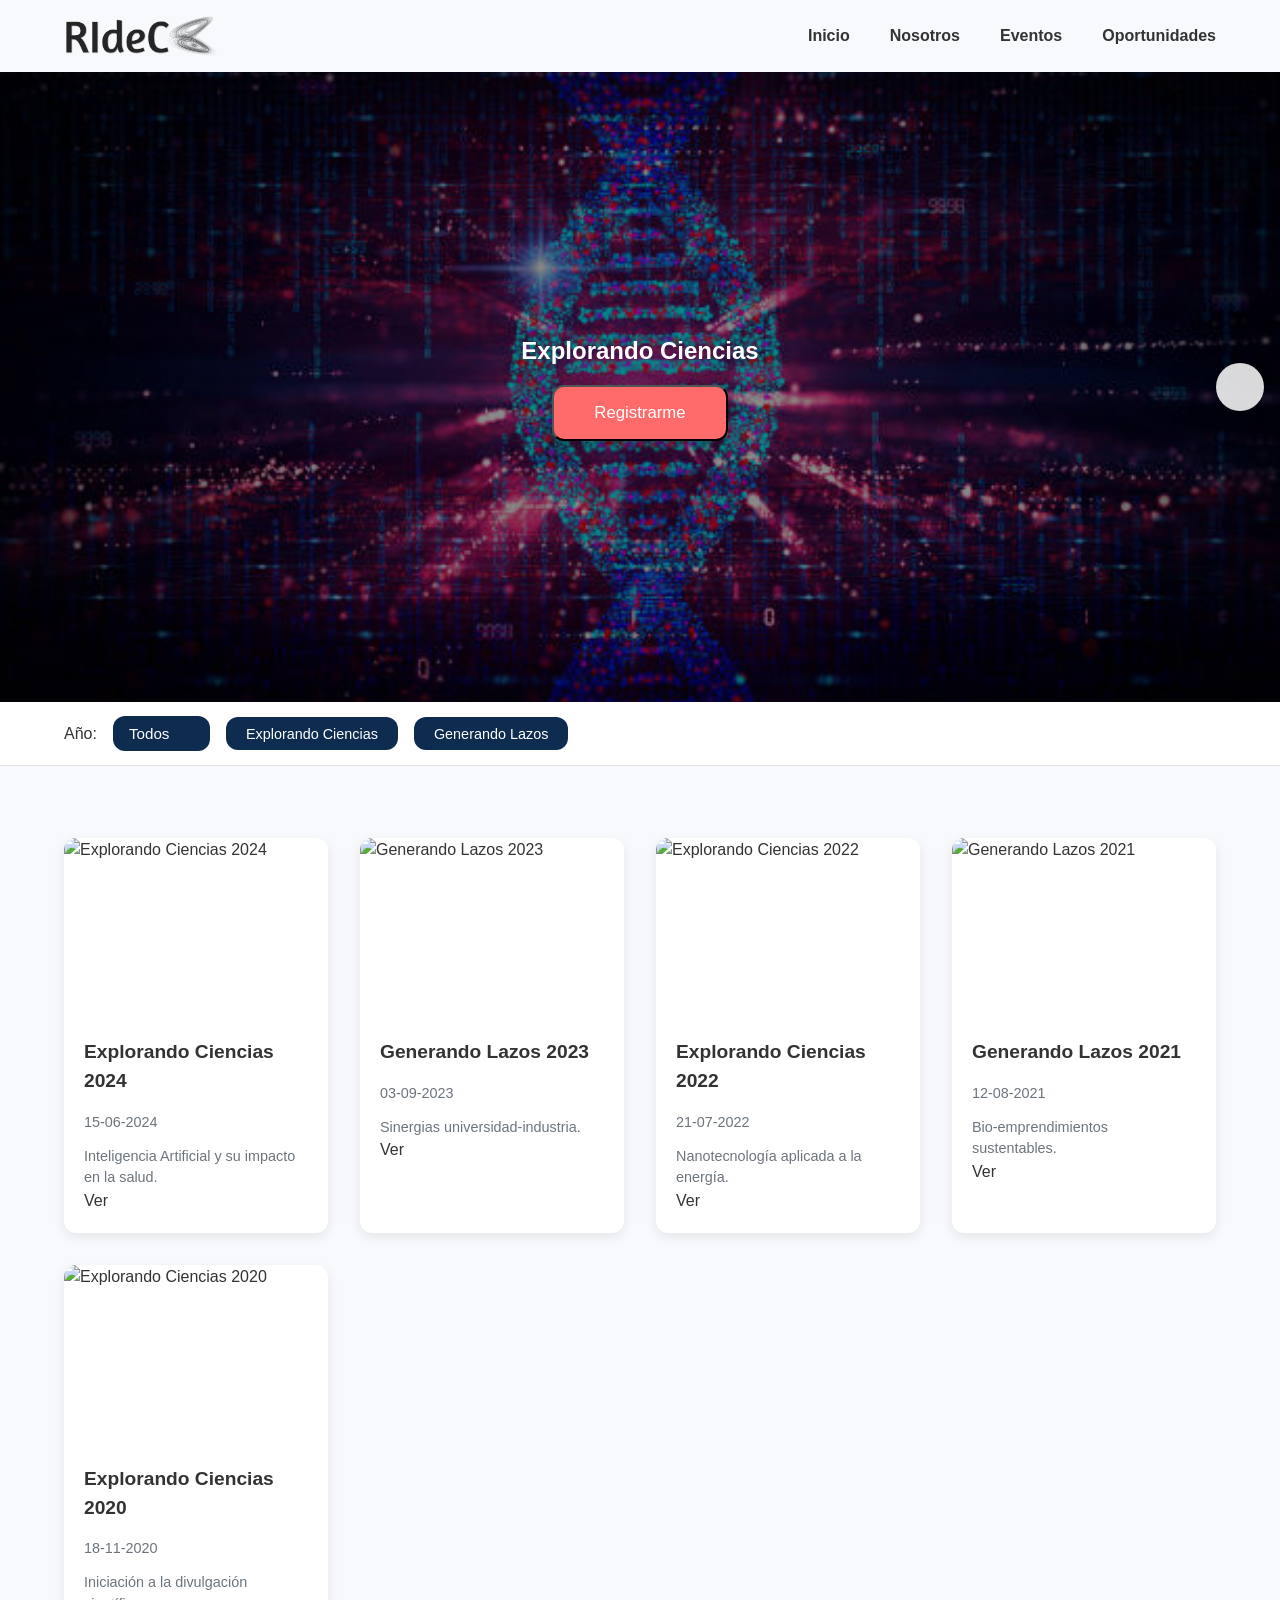
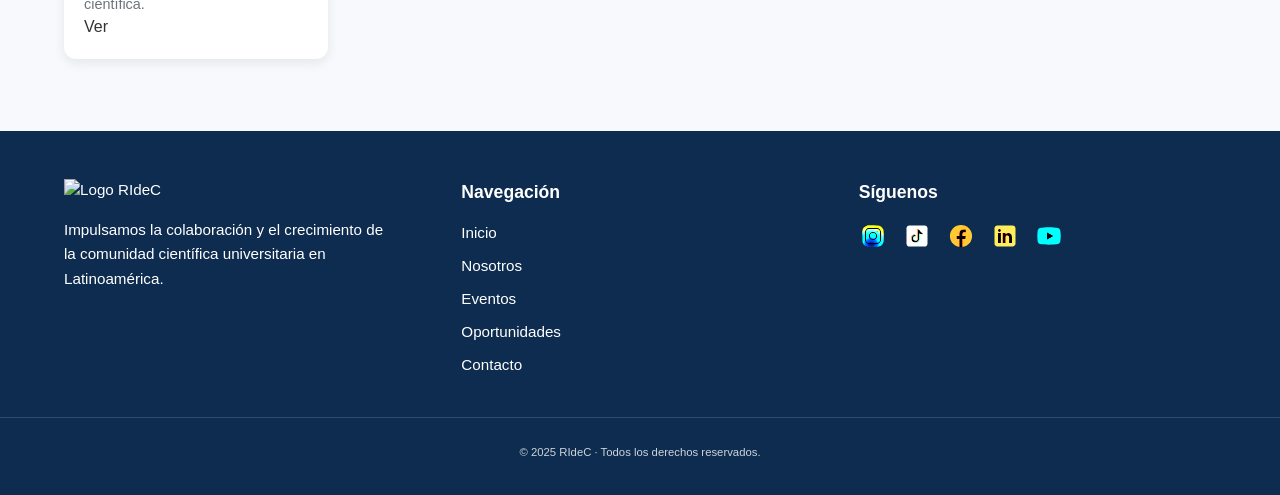
==== eventos.html @ cfcc646e "pasando-la-pagina" ====
<!-- /eventos.html -->
<!DOCTYPE html>
<html lang="es">
<head>
  <meta charset="UTF-8" />
  <meta name="viewport" content="width=device-width, initial-scale=1.0" />
  <title>Eventos · RIdeC</title>

  <!-- Hoja de estilos global del proyecto -->
  <link rel="stylesheet" href="/assets/css/global.css" />
</head>
<body>
  <!-- Header y footer se inyectan dinámicamente -->
  <header></header>

  <!-- El contenido de eventos se carga mediante eventos-content.js -->
  <main></main>

  <footer></footer>

  <!-- Módulos ES 6 -->
  <script type="module" src="/assets/js/header.js"></script>
  <script type="module" src="/assets/js/eventos-content.js"></script>
  <script type="module" src="/assets/js/footer.js"></script>
</body>
</html>
---- assets/css/global.css ----
/* =====================================================================
   GLOBAL.CSS v1.1 – Variables prefijadas y estilos base
   ===================================================================== */

:root {
  /* --- Paleta ------------------------------------------------------- */
  --app-color-primary:          #0d2c4f;
  --app-color-secondary:        #005a9c;
  --app-color-accent:           #ff6b6b;
  --app-color-accent-hover:     #e05252;

  --app-color-background:       #f7f9fc;
  --app-color-surface:          #ffffff;
  --app-color-text-primary:     #333333;
  --app-color-text-secondary:   #6c757d;
  --app-color-border:           #e0e0e0;

  /* --- Tipografía --------------------------------------------------- */
  --app-font-heading:           'Poppins', sans-serif;
  --app-font-body:              'Inter', sans-serif;

  /* --- Dimensiones & efectos --------------------------------------- */
  --app-header-height:          4.5rem;
  --app-border-radius:          12px;
  --app-shadow-soft:            0 4px 12px rgba(0,0,0,.08);
  --app-transition-smooth:      .3s ease;
}

/* Reset ligero + defaults sensatos */
*,*::before,*::after{margin:0;padding:0;box-sizing:border-box}

html{font-size:16px;scroll-behavior:smooth}

body{
  font-family:var(--app-font-body);
  background:var(--app-color-background);
  color:var(--app-color-text-primary);
  line-height:1.5;
  /*padding-top:var(--app-header-height);    espacio para header fijo */
  -webkit-font-smoothing:antialiased;
}

img{max-width:100%;height:auto;display:block}

a{
  color:inherit;
  text-decoration:none;
  transition:color var(--app-transition-smooth);
}

.container{
  width:90%;
  max-width:1200px;
  margin-inline:auto;
}

/* Utilidades opcionales */
.text-center {text-align:center}
.shadow-soft {box-shadow:var(--app-shadow-soft)}
.radius      {border-radius:var(--app-border-radius)}
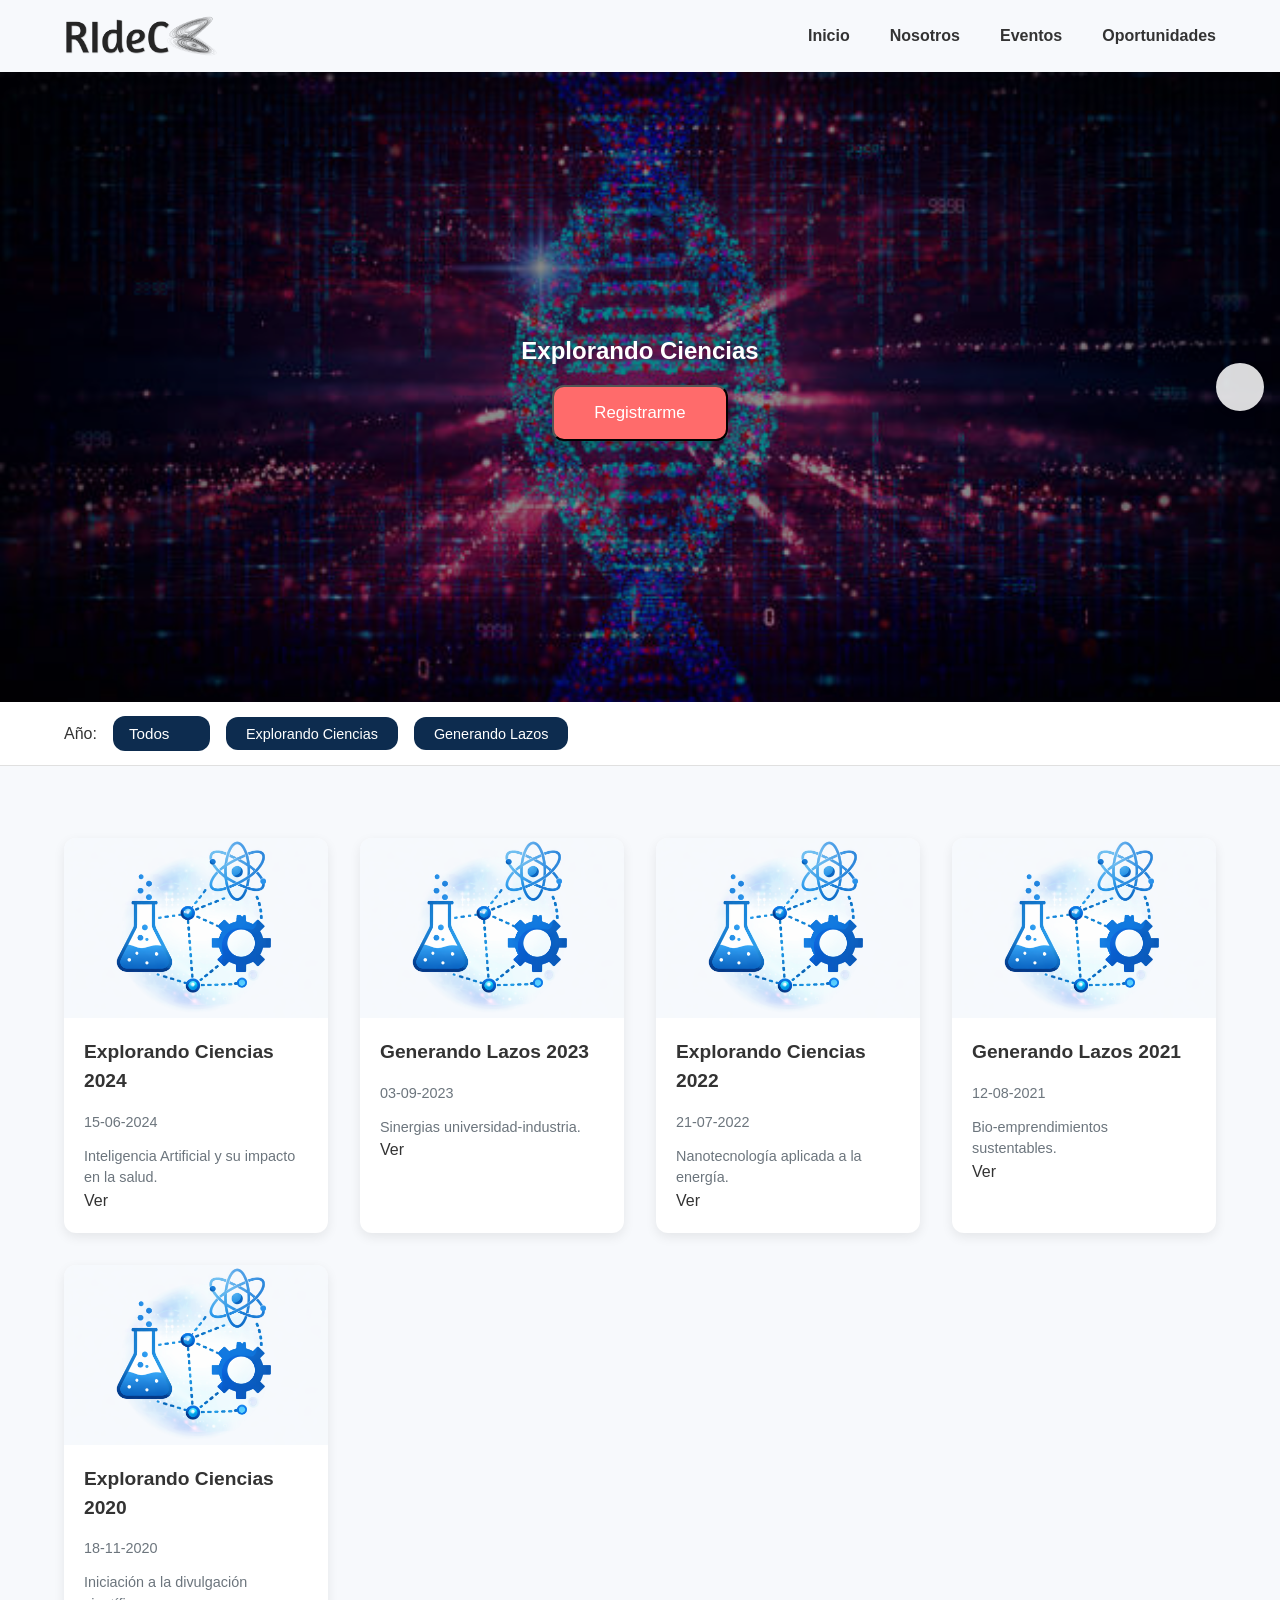
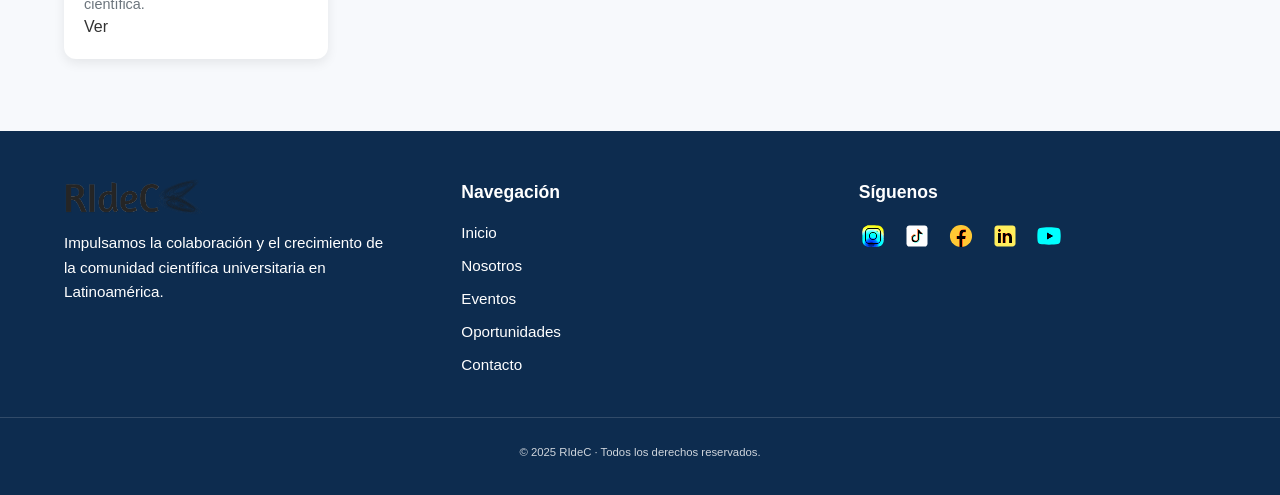
==== commit c013e83b: "Add assets (temporal images) * Add multiple image assets (ODS4/5/9/10, networking, team photos, temp" ====
--- a/eventos.html
+++ b/eventos.html
@@ -14,6 +14,7 @@
   <header></header>
 
   <!-- El contenido de eventos se carga mediante eventos-content.js -->
+  <!-- eventos-content.html -->
   <main></main>
 
   <footer></footer>
